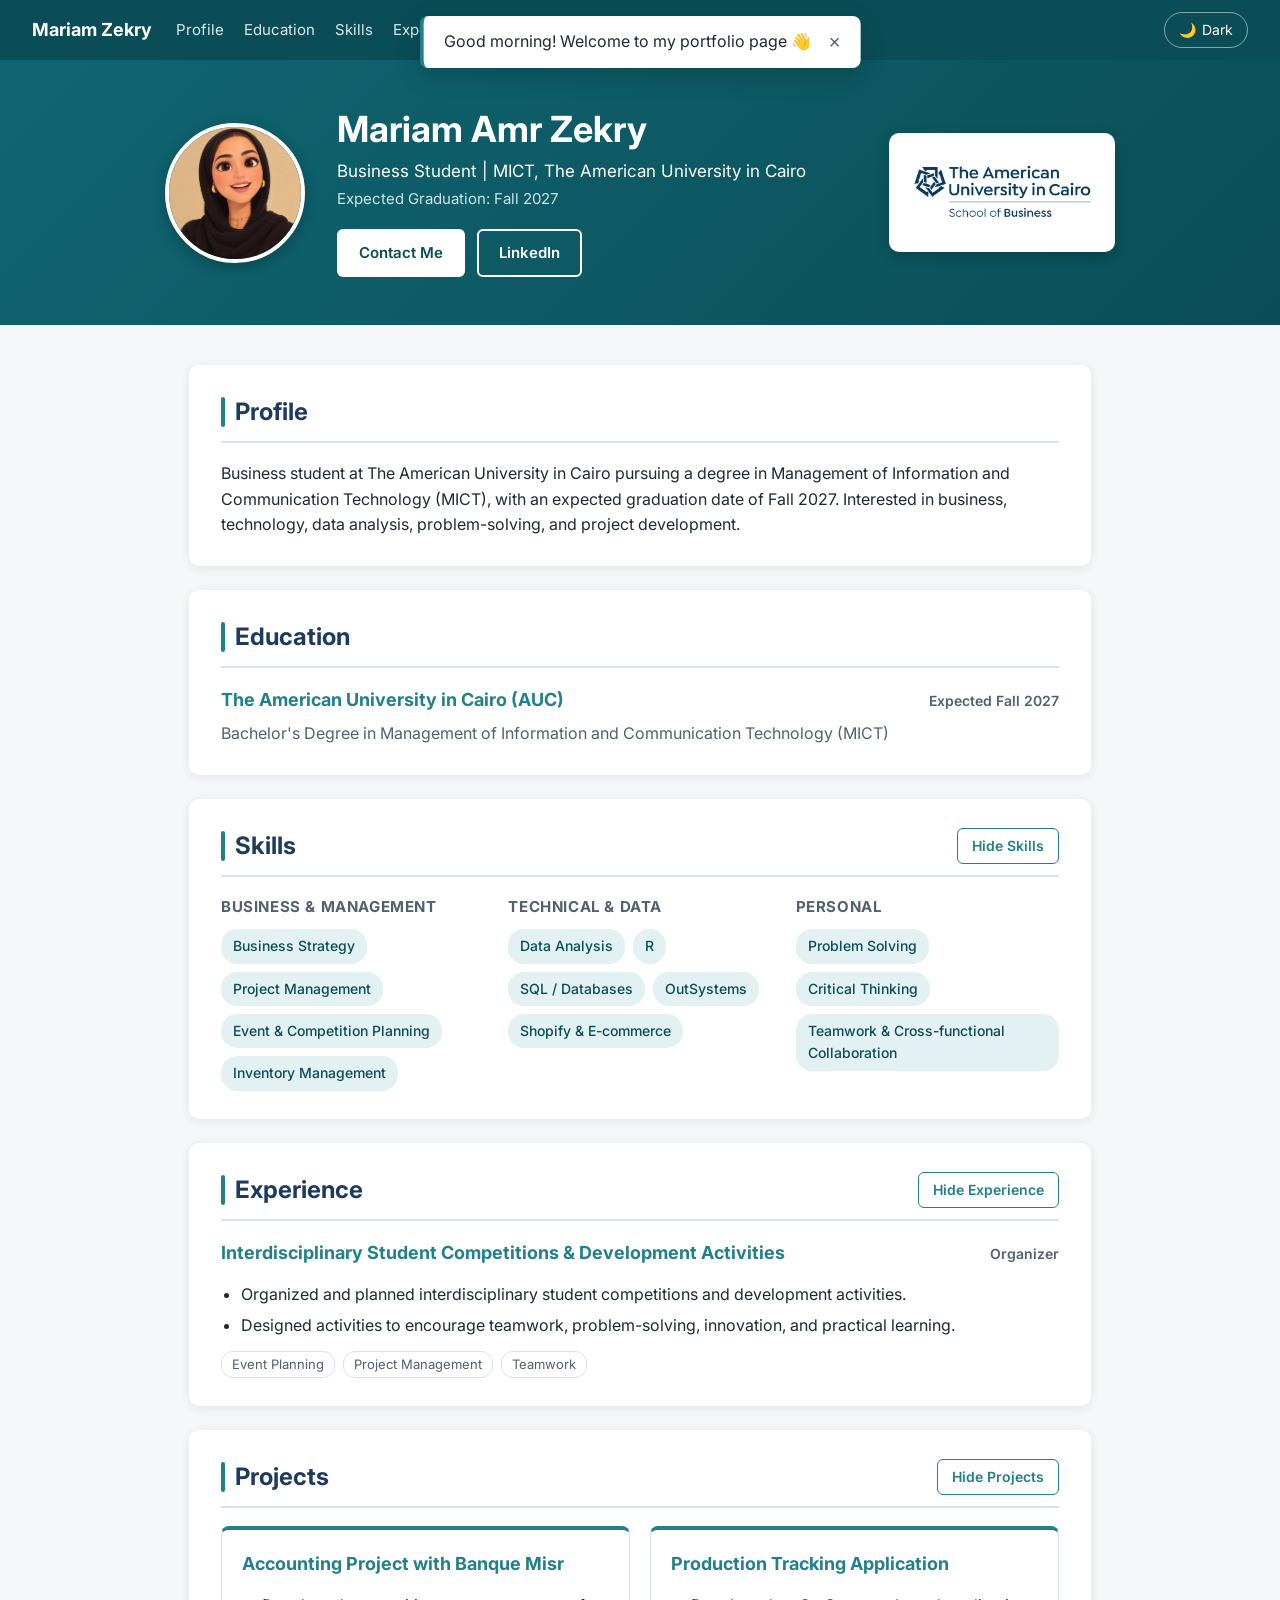
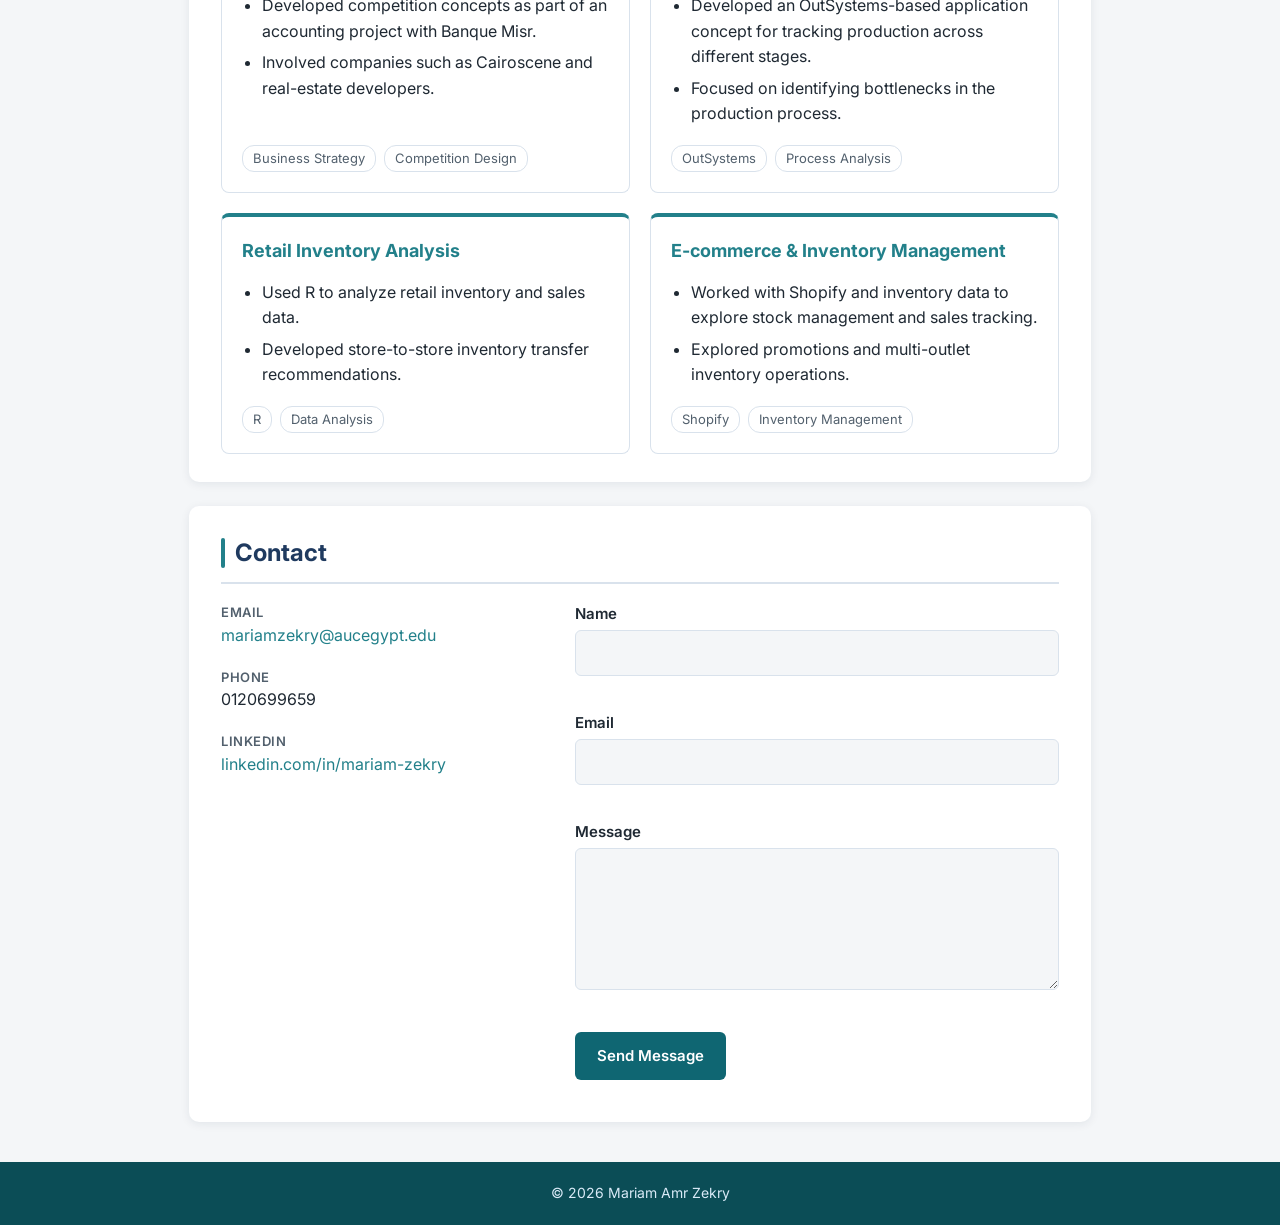
==== index.html @ f2a86594 "after adding new features" ====
<!DOCTYPE html>
<html lang="en">

<head>
    <meta charset="UTF-8">
    <meta name="viewport" content="width=device-width, initial-scale=1.0">
    <title>Mariam Amr Zekry | CV</title>
    <link rel="preconnect" href="https://fonts.googleapis.com">
    <link rel="preconnect" href="https://fonts.gstatic.com" crossorigin>
    <link href="https://fonts.googleapis.com/css2?family=Inter:wght@400;500;600;700&display=swap" rel="stylesheet">
    <link rel="stylesheet" href="styles.css">
    <!-- Loaded in the head (not deferred) so the saved theme applies before the page paints -->
    <script src="script.js"></script>
</head>

<body>

    <!-- Welcome message (Option 5) is inserted here by script.js -->
    <div id="welcome-banner" class="welcome-banner" role="status" hidden></div>

    <!-- Navigation bar -->
    <nav class="navbar">
        <a href="#top" class="brand">Mariam Zekry</a>

        <ul class="nav-links">
            <li><a href="#profile">Profile</a></li>
            <li><a href="#education">Education</a></li>
            <li><a href="#skills">Skills</a></li>
            <li><a href="#experience">Experience</a></li>
            <li><a href="#projects">Projects</a></li>
            <li><a href="#contact">Contact</a></li>
        </ul>

        <!-- Dark / light mode toggle (Option 3) -->
        <button id="theme-toggle" class="theme-toggle" type="button" aria-label="Switch to dark mode">
            <span class="theme-icon" aria-hidden="true">🌙</span>
            <span class="theme-label">Dark</span>
        </button>
    </nav>

    <!-- Header / hero -->
    <header id="top" class="hero">
        <div class="hero-inner">
            <img src="images/profile.jpg" alt="Photo of Mariam Amr Zekry" class="profile-picture">

            <div class="hero-text">
                <h1>Mariam Amr Zekry</h1>
                <p class="hero-title">Business Student | MICT, The American University in Cairo</p>
                <p class="hero-meta">Expected Graduation: Fall 2027</p>

                <div class="hero-actions">
                    <a href="#contact" class="btn btn-light">Contact Me</a>
                    <a href="https://www.linkedin.com/in/mariam-zekry/" target="_blank" rel="noopener" class="btn btn-outline">LinkedIn</a>
                </div>
            </div>

            <!-- White card behind the logo so the navy logo stays readable on the teal header -->
            <div class="logo-card">
                <img src="images/auc-logo.png" alt="The American University in Cairo, School of Business logo" class="auc-logo">
            </div>
        </div>
    </header>

    <main>

        <!-- Profile -->
        <section id="profile" class="card">
            <div class="section-header">
                <h2>Profile</h2>
            </div>
            <p>
                Business student at The American University in Cairo pursuing a degree in
                Management of Information and Communication Technology (MICT), with an
                expected graduation date of Fall 2027. Interested in business, technology,
                data analysis, problem-solving, and project development.
            </p>
        </section>

        <!-- Education -->
        <section id="education" class="card">
            <div class="section-header">
                <h2>Education</h2>
            </div>

            <div class="entry">
                <div class="entry-head">
                    <h3>The American University in Cairo (AUC)</h3>
                    <span class="entry-date">Expected Fall 2027</span>
                </div>
                <p class="entry-sub">Bachelor's Degree in Management of Information and Communication Technology (MICT)</p>
            </div>
        </section>

        <!-- Skills (collapsible, Option 2) -->
        <section id="skills" class="card">
            <div class="section-header">
                <h2>Skills</h2>
                <button class="toggle-btn" type="button" data-target="skills-content" aria-expanded="true" aria-controls="skills-content">
                    Hide Skills
                </button>
            </div>

            <div id="skills-content" class="collapsible">
                <div class="skill-groups">
                    <div class="skill-group">
                        <h3>Business &amp; Management</h3>
                        <ul class="chips">
                            <li>Business Strategy</li>
                            <li>Project Management</li>
                            <li>Event &amp; Competition Planning</li>
                            <li>Inventory Management</li>
                        </ul>
                    </div>

                    <div class="skill-group">
                        <h3>Technical &amp; Data</h3>
                        <ul class="chips">
                            <li>Data Analysis</li>
                            <li>R</li>
                            <li>SQL / Databases</li>
                            <li>OutSystems</li>
                            <li>Shopify &amp; E-commerce</li>
                        </ul>
                    </div>

                    <div class="skill-group">
                        <h3>Personal</h3>
                        <ul class="chips">
                            <li>Problem Solving</li>
                            <li>Critical Thinking</li>
                            <li>Teamwork &amp; Cross-functional Collaboration</li>
                        </ul>
                    </div>
                </div>
            </div>
        </section>

        <!-- Experience (collapsible, Option 2) -->
        <section id="experience" class="card">
            <div class="section-header">
                <h2>Experience</h2>
                <button class="toggle-btn" type="button" data-target="experience-content" aria-expanded="true" aria-controls="experience-content">
                    Hide Experience
                </button>
            </div>

            <div id="experience-content" class="collapsible">
                <article class="entry">
                    <div class="entry-head">
                        <h3>Interdisciplinary Student Competitions &amp; Development Activities</h3>
                        <span class="entry-date">Organizer</span>
                    </div>
                    <ul class="bullets">
                        <li>Organized and planned interdisciplinary student competitions and development activities.</li>
                        <li>Designed activities to encourage teamwork, problem-solving, innovation, and practical learning.</li>
                    </ul>
                    <ul class="tags">
                        <li>Event Planning</li>
                        <li>Project Management</li>
                        <li>Teamwork</li>
                    </ul>
                </article>
            </div>
        </section>

        <!-- Projects (collapsible, Option 2) -->
        <section id="projects" class="card">
            <div class="section-header">
                <h2>Projects</h2>
                <button class="toggle-btn" type="button" data-target="projects-content" aria-expanded="true" aria-controls="projects-content">
                    Hide Projects
                </button>
            </div>

            <div id="projects-content" class="collapsible">
                <div class="project-grid">

                    <article class="project">
                        <h3>Accounting Project with Banque Misr</h3>
                        <ul class="bullets">
                            <li>Developed competition concepts as part of an accounting project with Banque Misr.</li>
                            <li>Involved companies such as Cairoscene and real-estate developers.</li>
                        </ul>
                        <ul class="tags">
                            <li>Business Strategy</li>
                            <li>Competition Design</li>
                        </ul>
                    </article>

                    <article class="project">
                        <h3>Production Tracking Application</h3>
                        <ul class="bullets">
                            <li>Developed an OutSystems-based application concept for tracking production across different stages.</li>
                            <li>Focused on identifying bottlenecks in the production process.</li>
                        </ul>
                        <ul class="tags">
                            <li>OutSystems</li>
                            <li>Process Analysis</li>
                        </ul>
                    </article>

                    <article class="project">
                        <h3>Retail Inventory Analysis</h3>
                        <ul class="bullets">
                            <li>Used R to analyze retail inventory and sales data.</li>
                            <li>Developed store-to-store inventory transfer recommendations.</li>
                        </ul>
                        <ul class="tags">
                            <li>R</li>
                            <li>Data Analysis</li>
                        </ul>
                    </article>

                    <article class="project">
                        <h3>E-commerce &amp; Inventory Management</h3>
                        <ul class="bullets">
                            <li>Worked with Shopify and inventory data to explore stock management and sales tracking.</li>
                            <li>Explored promotions and multi-outlet inventory operations.</li>
                        </ul>
                        <ul class="tags">
                            <li>Shopify</li>
                            <li>Inventory Management</li>
                        </ul>
                    </article>

                </div>
            </div>
        </section>

        <!-- Contact: details + form with validation (Option 1) -->
        <section id="contact" class="card">
            <div class="section-header">
                <h2>Contact</h2>
            </div>

            <div class="contact-layout">
                <ul class="contact-info">
                    <li>
                        <span class="contact-label">Email</span>
                        <a href="mailto:mariamzekry@aucegypt.edu">mariamzekry@aucegypt.edu</a>
                    </li>
                    <li>
                        <span class="contact-label">Phone</span>
                        <span>0120699659</span>
                    </li>
                    <li>
                        <span class="contact-label">LinkedIn</span>
                        <a href="https://www.linkedin.com/in/mariam-zekry/" target="_blank" rel="noopener">linkedin.com/in/mariam-zekry</a>
                    </li>
                </ul>

                <!-- novalidate turns off the browser's built-in popups so script.js handles validation -->
                <form id="contact-form" class="contact-form" novalidate>
                    <div class="form-field">
                        <label for="name">Name</label>
                        <input type="text" id="name" name="name" autocomplete="name">
                        <p class="field-error" id="name-error" aria-live="polite"></p>
                    </div>

                    <div class="form-field">
                        <label for="email">Email</label>
                        <input type="email" id="email" name="email" autocomplete="email">
                        <p class="field-error" id="email-error" aria-live="polite"></p>
                    </div>

                    <div class="form-field">
                        <label for="message">Message</label>
                        <textarea id="message" name="message" rows="5"></textarea>
                        <p class="field-error" id="message-error" aria-live="polite"></p>
                    </div>

                    <button type="submit" class="btn btn-primary">Send Message</button>

                    <p id="form-status" class="form-status" role="status" aria-live="polite"></p>
                </form>
            </div>
        </section>

    </main>

    <footer>
        <p>&copy; 2026 Mariam Amr Zekry</p>
    </footer>

</body>

</html>
---- styles.css ----
/* =========================================================
   Theme colors
   Light mode is the default; dark mode overrides the same
   variables when <html data-theme="dark"> is set by script.js
   ========================================================= */

:root {
    --brand: #0f6672;
    --brand-dark: #0b4d56;
    --brand-light: #e3f1f2;
    --accent: #22808a;

    --bg: #f4f6f8;
    --surface: #ffffff;
    --text: #1f2933;
    --text-muted: #52606d;
    --heading: #1f3a5f;
    --border: #d9e2ec;

    --chip-bg: #e3f1f2;
    --chip-text: #0b4d56;

    --error: #c62828;
    --success: #2e7d32;
    --success-bg: #e8f5e9;
    --shadow: 0 2px 10px rgba(16, 42, 67, 0.08);
}

:root[data-theme="dark"] {
    --brand: #0f6672;
    --brand-dark: #083a41;
    --brand-light: #12343a;
    --accent: #5cc5cf;

    --bg: #101418;
    --surface: #1a2027;
    --text: #e4e7eb;
    --text-muted: #9aa5b1;
    --heading: #e4e7eb;
    --border: #2c343d;

    --chip-bg: #12343a;
    --chip-text: #a6e3e8;

    --error: #ef9a9a;
    --success: #a5d6a7;
    --success-bg: #1b3320;
    --shadow: 0 2px 10px rgba(0, 0, 0, 0.4);
}


/* =========================================================
   General page styling
   ========================================================= */

* {
    box-sizing: border-box;
}

html {
    scroll-behavior: smooth;
    scroll-padding-top: 70px; /* keeps headings visible below the sticky navbar */
}

body {
    font-family: "Inter", Arial, sans-serif;
    background-color: var(--bg);
    color: var(--text);
    line-height: 1.6;
    margin: 0;
    transition: background-color 0.3s, color 0.3s;
}

a {
    color: var(--accent);
    text-decoration: none;
}

a:hover {
    text-decoration: underline;
}


/* =========================================================
   Welcome banner (Option 5)
   ========================================================= */

.welcome-banner {
    position: fixed;
    top: 16px;
    left: 50%;
    transform: translate(-50%, -150%);
    z-index: 100;
    display: flex;
    align-items: center;
    gap: 14px;
    width: max-content;
    max-width: calc(100% - 32px);
    padding: 12px 16px 12px 20px;
    background-color: var(--surface);
    color: var(--text);
    border-left: 4px solid var(--accent);
    border-radius: 8px;
    box-shadow: 0 8px 24px rgba(0, 0, 0, 0.18);
    transition: transform 0.4s ease;
}

.welcome-banner.show {
    transform: translate(-50%, 0);
}

.welcome-banner button {
    background: none;
    border: none;
    color: var(--text-muted);
    font-size: 20px;
    line-height: 1;
    cursor: pointer;
    padding: 4px;
}


/* =========================================================
   Navigation bar
   ========================================================= */

.navbar {
    position: sticky;
    top: 0;
    z-index: 50;
    display: flex;
    align-items: center;
    gap: 24px;
    padding: 12px 32px;
    background-color: var(--brand-dark);
    color: white;
}

.brand {
    color: white;
    font-weight: 700;
    font-size: 18px;
}

.nav-links {
    display: flex;
    gap: 20px;
    list-style: none;
    margin: 0 auto 0 0;
    padding: 0;
}

.nav-links a {
    color: #d9eaf7;
    font-size: 15px;
}

.nav-links a:hover {
    color: white;
}

.theme-toggle {
    display: flex;
    align-items: center;
    gap: 6px;
    padding: 6px 14px;
    border: 1px solid rgba(255, 255, 255, 0.5);
    border-radius: 20px;
    background: transparent;
    color: white;
    font: inherit;
    font-size: 14px;
    cursor: pointer;
}

.theme-toggle:hover {
    background-color: rgba(255, 255, 255, 0.12);
}


/* =========================================================
   Header / hero
   ========================================================= */

.hero {
    background: linear-gradient(135deg, var(--brand), var(--brand-dark));
    color: white;
    padding: 48px 24px;
}

.hero-inner {
    max-width: 950px;
    margin: 0 auto;
    display: flex;
    align-items: center;
    gap: 32px;
}

.profile-picture {
    width: 140px;
    height: 140px;
    flex-shrink: 0;
    object-fit: cover;
    border-radius: 50%;
    border: 4px solid white;
    box-shadow: 0 4px 14px rgba(0, 0, 0, 0.25);
}

.hero-text {
    flex: 1;
}

.hero h1 {
    margin: 0;
    font-size: 36px;
    line-height: 1.2;
}

.hero-title {
    margin: 6px 0 2px;
    font-size: 17px;
}

.hero-meta {
    margin: 0;
    font-size: 15px;
    color: #cfe6e8;
}

.hero-actions {
    display: flex;
    flex-wrap: wrap;
    gap: 12px;
    margin-top: 18px;
}

/* The AUC logo is navy, so it sits on a white card for contrast */
.logo-card {
    flex-shrink: 0;
    background-color: white;
    padding: 14px 18px;
    border-radius: 10px;
    box-shadow: 0 4px 14px rgba(0, 0, 0, 0.2);
}

.auc-logo {
    display: block;
    width: 190px;
    height: auto;
}


/* =========================================================
   Buttons
   ========================================================= */

.btn {
    display: inline-block;
    padding: 10px 20px;
    border-radius: 6px;
    border: 2px solid transparent;
    font: inherit;
    font-size: 15px;
    font-weight: 600;
    cursor: pointer;
    text-decoration: none;
}

.btn:hover {
    text-decoration: none;
    opacity: 0.9;
}

.btn-light {
    background-color: white;
    color: var(--brand-dark);
}

.btn-outline {
    border-color: white;
    color: white;
}

.btn-primary {
    background-color: var(--brand);
    color: white;
}


/* =========================================================
   Main content and section cards
   ========================================================= */

main {
    max-width: 950px;
    margin: 40px auto;
    padding: 0 24px;
}

.card {
    background-color: var(--surface);
    padding: 28px 32px;
    margin-bottom: 24px;
    border-radius: 10px;
    box-shadow: var(--shadow);
    transition: background-color 0.3s;
}

.section-header {
    display: flex;
    align-items: center;
    justify-content: space-between;
    gap: 12px;
    border-bottom: 2px solid var(--border);
    padding-bottom: 10px;
    margin-bottom: 18px;
}

h2 {
    color: var(--heading);
    margin: 0;
    font-size: 24px;
    position: relative;
    padding-left: 14px;
}

/* Small colored bar to the left of each section title */
h2::before {
    content: "";
    position: absolute;
    left: 0;
    top: 4px;
    bottom: 4px;
    width: 4px;
    border-radius: 2px;
    background-color: var(--accent);
}

h3 {
    color: var(--accent);
    margin: 0 0 6px;
    font-size: 18px;
}

p {
    font-size: 16px;
}

#profile p {
    margin: 0;
}


/* Show / hide buttons (Option 2) */

.toggle-btn {
    padding: 6px 14px;
    border: 1px solid var(--accent);
    border-radius: 6px;
    background: transparent;
    color: var(--accent);
    font: inherit;
    font-size: 14px;
    font-weight: 600;
    cursor: pointer;
    white-space: nowrap;
}

.toggle-btn:hover {
    background-color: var(--brand-light);
}

/* Collapsing is animated with max-height; script.js sets the exact height */
.collapsible {
    overflow: hidden;
    transition: max-height 0.4s ease, opacity 0.3s ease;
    opacity: 1;
}

.collapsible.collapsed {
    opacity: 0;
}


/* =========================================================
   Education / experience entries
   ========================================================= */

.entry-head {
    display: flex;
    justify-content: space-between;
    align-items: baseline;
    flex-wrap: wrap;
    gap: 4px 16px;
}

.entry-date {
    font-size: 14px;
    font-weight: 600;
    color: var(--text-muted);
}

.entry-sub {
    margin: 0;
    color: var(--text-muted);
}

.bullets {
    margin: 8px 0 12px;
    padding-left: 20px;
}

.bullets li {
    margin-bottom: 6px;
}


/* =========================================================
   Skills
   ========================================================= */

.skill-groups {
    display: grid;
    grid-template-columns: repeat(3, 1fr);
    gap: 24px;
}

.skill-group h3 {
    font-size: 15px;
    text-transform: uppercase;
    letter-spacing: 0.04em;
    color: var(--text-muted);
    margin-bottom: 10px;
}

.chips,
.tags {
    display: flex;
    flex-wrap: wrap;
    gap: 8px;
    list-style: none;
    margin: 0;
    padding: 0;
}

.chips li {
    padding: 6px 12px;
    border-radius: 16px;
    background-color: var(--chip-bg);
    color: var(--chip-text);
    font-size: 14px;
    font-weight: 500;
}

.tags li {
    padding: 2px 10px;
    border: 1px solid var(--border);
    border-radius: 12px;
    color: var(--text-muted);
    font-size: 13px;
}


/* =========================================================
   Projects
   ========================================================= */

.project-grid {
    display: grid;
    grid-template-columns: repeat(2, 1fr);
    gap: 20px;
}

.project {
    display: flex;
    flex-direction: column;
    padding: 20px;
    border: 1px solid var(--border);
    border-top: 4px solid var(--accent);
    border-radius: 8px;
}

.project .bullets {
    flex: 1;
}


/* =========================================================
   Contact section and form (Option 1)
   ========================================================= */

.contact-layout {
    display: grid;
    grid-template-columns: 1fr 1.5fr;
    gap: 32px;
}

.contact-info {
    list-style: none;
    margin: 0;
    padding: 0;
}

.contact-info li {
    display: flex;
    flex-direction: column;
    margin-bottom: 18px;
    overflow-wrap: anywhere;
}

.contact-label {
    font-size: 13px;
    font-weight: 600;
    text-transform: uppercase;
    letter-spacing: 0.04em;
    color: var(--text-muted);
}

.form-field {
    margin-bottom: 14px;
}

.form-field label {
    display: block;
    margin-bottom: 4px;
    font-weight: 600;
    font-size: 15px;
}

.form-field input,
.form-field textarea {
    width: 100%;
    padding: 10px 12px;
    border: 1px solid var(--border);
    border-radius: 6px;
    background-color: var(--bg);
    color: var(--text);
    font: inherit;
    font-size: 15px;
}

.form-field textarea {
    resize: vertical;
}

.form-field input:focus,
.form-field textarea:focus {
    outline: 2px solid var(--accent);
    outline-offset: 1px;
}

/* Red border on fields that failed validation */
.form-field.invalid input,
.form-field.invalid textarea {
    border-color: var(--error);
}

.field-error {
    min-height: 1.2em;
    margin: 4px 0 0;
    font-size: 14px;
    color: var(--error);
}

.form-status {
    margin: 14px 0 0;
    font-size: 15px;
}

.form-status.success {
    padding: 10px 14px;
    border-radius: 6px;
    background-color: var(--success-bg);
    color: var(--success);
}

.form-status.error {
    color: var(--error);
}


/* =========================================================
   Footer
   ========================================================= */

footer {
    background-color: var(--brand-dark);
    color: #d9eaf7;
    text-align: center;
    padding: 20px;
}

footer p {
    margin: 0;
    font-size: 14px;
}


/* =========================================================
   Responsive layout for tablets and phones
   ========================================================= */

@media (max-width: 800px) {
    .nav-links {
        display: none;
    }

    .navbar {
        justify-content: space-between;
        padding: 12px 16px;
    }

    .hero-inner {
        flex-direction: column;
        text-align: center;
    }

    .hero-actions {
        justify-content: center;
    }

    .skill-groups,
    .project-grid,
    .contact-layout {
        grid-template-columns: 1fr;
    }
}

@media (max-width: 480px) {
    main {
        padding: 0 16px;
    }

    .card {
        padding: 22px 18px;
    }

    .hero h1 {
        font-size: 28px;
    }

    .section-header {
        flex-wrap: wrap;
    }
}
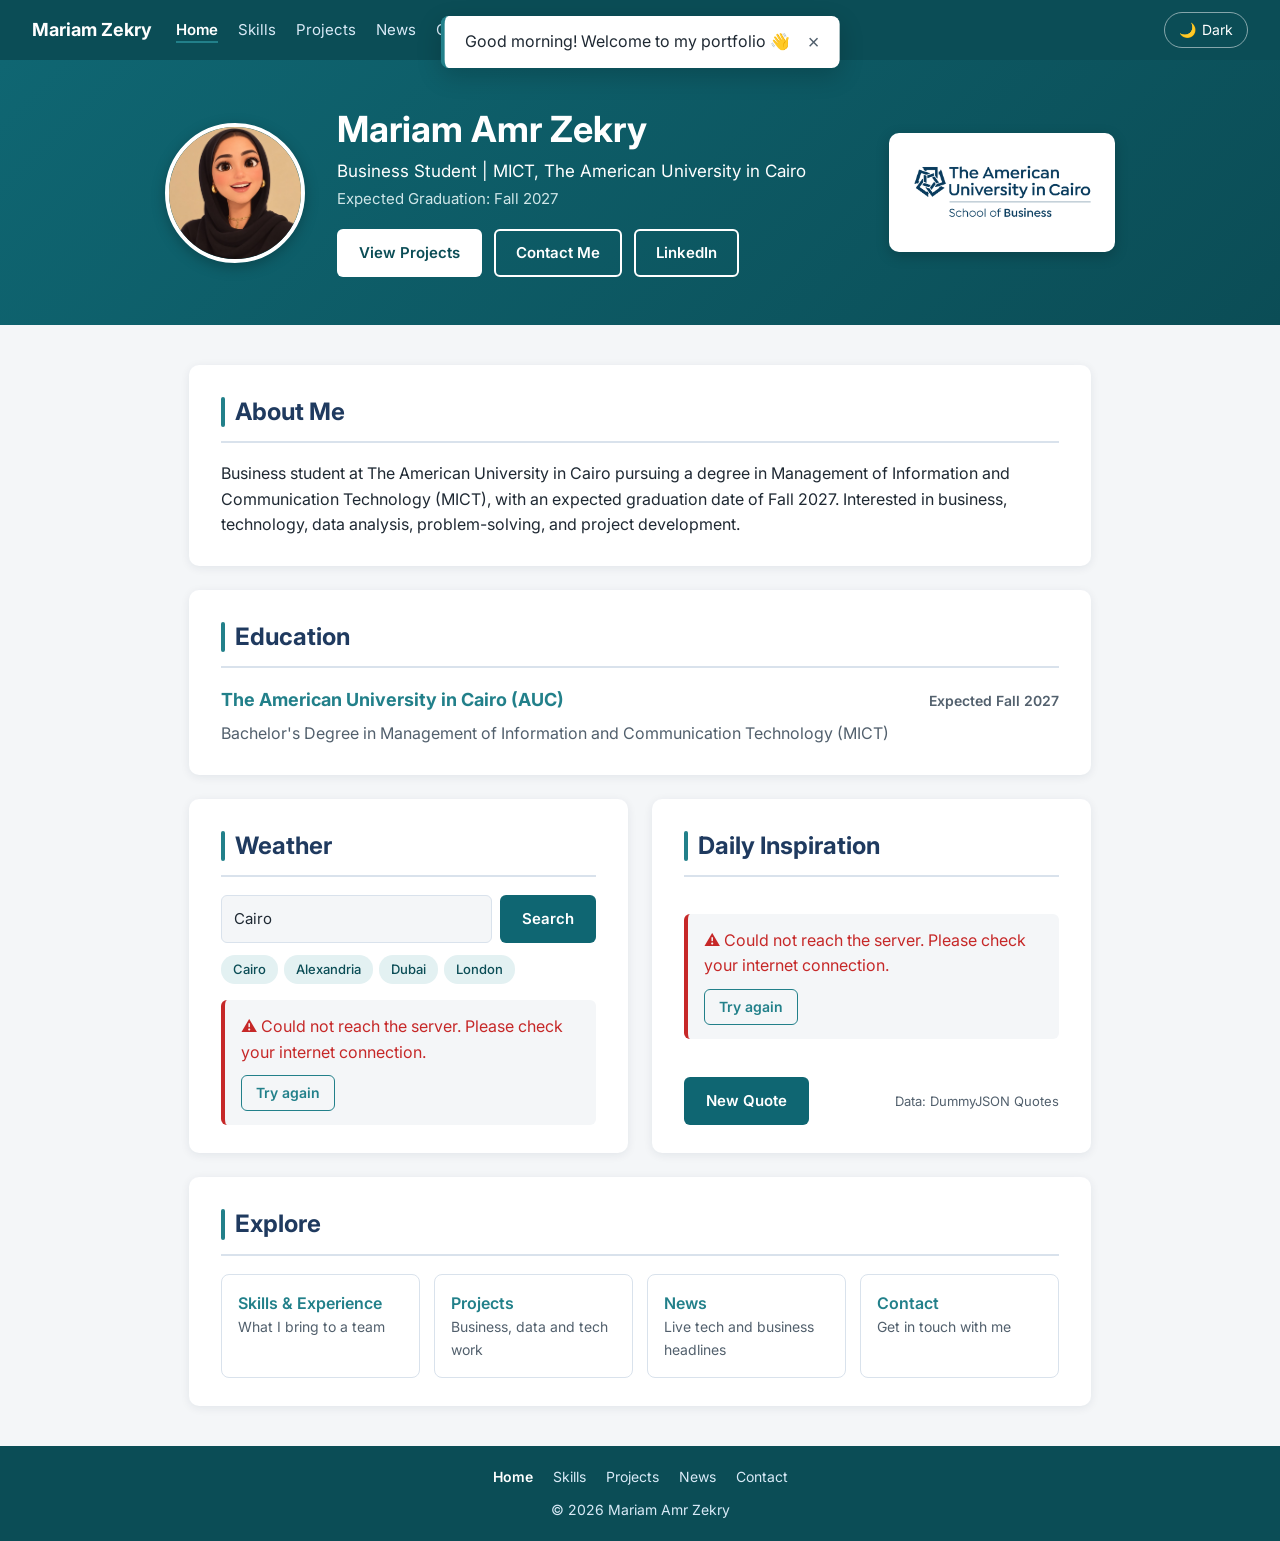
==== commit d2519579: "Assignment 3: multi-page portfolio with weather, quotes and news APIs" ====
--- a/index.html
+++ b/index.html
@@ -4,13 +4,15 @@
 <head>
     <meta charset="UTF-8">
     <meta name="viewport" content="width=device-width, initial-scale=1.0">
-    <title>Mariam Amr Zekry | CV</title>
+    <title>Mariam Amr Zekry | Portfolio</title>
     <link rel="preconnect" href="https://fonts.googleapis.com">
     <link rel="preconnect" href="https://fonts.gstatic.com" crossorigin>
     <link href="https://fonts.googleapis.com/css2?family=Inter:wght@400;500;600;700&display=swap" rel="stylesheet">
     <link rel="stylesheet" href="styles.css">
     <!-- Loaded in the head (not deferred) so the saved theme applies before the page paints -->
     <script src="script.js"></script>
+    <!-- API widgets (weather, quotes, news) -->
+    <script src="api.js" defer></script>
 </head>
 
 <body>
@@ -18,17 +20,23 @@
     <!-- Welcome message (Option 5) is inserted here by script.js -->
     <div id="welcome-banner" class="welcome-banner" role="status" hidden></div>
 
-    <!-- Navigation bar -->
-    <nav class="navbar">
-        <a href="#top" class="brand">Mariam Zekry</a>
+    <!-- Navigation bar (shared by every page) -->
+    <nav class="navbar" aria-label="Main">
+        <a href="index.html" class="brand">Mariam Zekry</a>
 
-        <ul class="nav-links">
-            <li><a href="#profile">Profile</a></li>
-            <li><a href="#education">Education</a></li>
-            <li><a href="#skills">Skills</a></li>
-            <li><a href="#experience">Experience</a></li>
-            <li><a href="#projects">Projects</a></li>
-            <li><a href="#contact">Contact</a></li>
+        <!-- Menu button, only visible on small screens -->
+        <button id="menu-toggle" class="menu-toggle" type="button" aria-expanded="false" aria-controls="nav-links" aria-label="Open menu">
+            <span class="menu-bar" aria-hidden="true"></span>
+            <span class="menu-bar" aria-hidden="true"></span>
+            <span class="menu-bar" aria-hidden="true"></span>
+        </button>
+
+        <ul id="nav-links" class="nav-links">
+            <li><a href="index.html" aria-current="page">Home</a></li>
+            <li><a href="skills.html">Skills</a></li>
+            <li><a href="projects.html">Projects</a></li>
+            <li><a href="news.html">News</a></li>
+            <li><a href="contact.html">Contact</a></li>
         </ul>
 
         <!-- Dark / light mode toggle (Option 3) -->
@@ -39,7 +47,7 @@
     </nav>
 
     <!-- Header / hero -->
-    <header id="top" class="hero">
+    <header class="hero">
         <div class="hero-inner">
             <img src="images/profile.jpg" alt="Photo of Mariam Amr Zekry" class="profile-picture">
 
@@ -49,7 +57,8 @@
                 <p class="hero-meta">Expected Graduation: Fall 2027</p>
 
                 <div class="hero-actions">
-                    <a href="#contact" class="btn btn-light">Contact Me</a>
+                    <a href="projects.html" class="btn btn-light">View Projects</a>
+                    <a href="contact.html" class="btn btn-outline">Contact Me</a>
                     <a href="https://www.linkedin.com/in/mariam-zekry/" target="_blank" rel="noopener" class="btn btn-outline">LinkedIn</a>
                 </div>
             </div>
@@ -66,7 +75,7 @@
         <!-- Profile -->
         <section id="profile" class="card">
             <div class="section-header">
-                <h2>Profile</h2>
+                <h2>About Me</h2>
             </div>
             <p>
                 Business student at The American University in Cairo pursuing a degree in
@@ -91,194 +100,82 @@
             </div>
         </section>
 
-        <!-- Skills (collapsible, Option 2) -->
-        <section id="skills" class="card">
+        <!-- Live data from external APIs (api.js) -->
+        <div class="live-grid">
+
+            <!-- Weather (Option 2, Open-Meteo API) -->
+            <section id="weather-widget" class="card" aria-labelledby="weather-title">
+                <div class="section-header">
+                    <h2 id="weather-title">Weather</h2>
+                </div>
+
+                <form id="weather-form" class="weather-form" role="search">
+                    <label for="weather-city" class="visually-hidden">City</label>
+                    <input type="text" id="weather-city" name="city" placeholder="Search a city…" autocomplete="off">
+                    <button type="submit" class="btn btn-primary">Search</button>
+                </form>
+
+                <div class="city-chips" aria-label="Quick cities">
+                    <button type="button" class="city-chip" data-city="Cairo">Cairo</button>
+                    <button type="button" class="city-chip" data-city="Alexandria">Alexandria</button>
+                    <button type="button" class="city-chip" data-city="Dubai">Dubai</button>
+                    <button type="button" class="city-chip" data-city="London">London</button>
+                </div>
+
+                <div id="weather-result" class="api-result" aria-live="polite"></div>
+            </section>
+
+            <!-- Quote of the moment (Option 3, DummyJSON Quotes API) -->
+            <section id="quote-widget" class="card quote-card" aria-labelledby="quote-title">
+                <div class="section-header">
+                    <h2 id="quote-title">Daily Inspiration</h2>
+                </div>
+
+                <div id="quote-result" class="api-result" aria-live="polite"></div>
+
+                <div class="quote-footer">
+                    <button id="new-quote" type="button" class="btn btn-primary">New Quote</button>
+                    <p class="api-source">Data: DummyJSON Quotes</p>
+                </div>
+            </section>
+
+        </div>
+
+        <!-- Shortcuts to the other pages -->
+        <section class="card" aria-labelledby="explore-title">
             <div class="section-header">
-                <h2>Skills</h2>
-                <button class="toggle-btn" type="button" data-target="skills-content" aria-expanded="true" aria-controls="skills-content">
-                    Hide Skills
-                </button>
+                <h2 id="explore-title">Explore</h2>
             </div>
-
-            <div id="skills-content" class="collapsible">
-                <div class="skill-groups">
-                    <div class="skill-group">
-                        <h3>Business &amp; Management</h3>
-                        <ul class="chips">
-                            <li>Business Strategy</li>
-                            <li>Project Management</li>
-                            <li>Event &amp; Competition Planning</li>
-                            <li>Inventory Management</li>
-                        </ul>
-                    </div>
-
-                    <div class="skill-group">
-                        <h3>Technical &amp; Data</h3>
-                        <ul class="chips">
-                            <li>Data Analysis</li>
-                            <li>R</li>
-                            <li>SQL / Databases</li>
-                            <li>OutSystems</li>
-                            <li>Shopify &amp; E-commerce</li>
-                        </ul>
-                    </div>
-
-                    <div class="skill-group">
-                        <h3>Personal</h3>
-                        <ul class="chips">
-                            <li>Problem Solving</li>
-                            <li>Critical Thinking</li>
-                            <li>Teamwork &amp; Cross-functional Collaboration</li>
-                        </ul>
-                    </div>
-                </div>
-            </div>
-        </section>
-
-        <!-- Experience (collapsible, Option 2) -->
-        <section id="experience" class="card">
-            <div class="section-header">
-                <h2>Experience</h2>
-                <button class="toggle-btn" type="button" data-target="experience-content" aria-expanded="true" aria-controls="experience-content">
-                    Hide Experience
-                </button>
-            </div>
-
-            <div id="experience-content" class="collapsible">
-                <article class="entry">
-                    <div class="entry-head">
-                        <h3>Interdisciplinary Student Competitions &amp; Development Activities</h3>
-                        <span class="entry-date">Organizer</span>
-                    </div>
-                    <ul class="bullets">
-                        <li>Organized and planned interdisciplinary student competitions and development activities.</li>
-                        <li>Designed activities to encourage teamwork, problem-solving, innovation, and practical learning.</li>
-                    </ul>
-                    <ul class="tags">
-                        <li>Event Planning</li>
-                        <li>Project Management</li>
-                        <li>Teamwork</li>
-                    </ul>
-                </article>
-            </div>
-        </section>
-
-        <!-- Projects (collapsible, Option 2) -->
-        <section id="projects" class="card">
-            <div class="section-header">
-                <h2>Projects</h2>
-                <button class="toggle-btn" type="button" data-target="projects-content" aria-expanded="true" aria-controls="projects-content">
-                    Hide Projects
-                </button>
-            </div>
-
-            <div id="projects-content" class="collapsible">
-                <div class="project-grid">
-
-                    <article class="project">
-                        <h3>Accounting Project with Banque Misr</h3>
-                        <ul class="bullets">
-                            <li>Developed competition concepts as part of an accounting project with Banque Misr.</li>
-                            <li>Involved companies such as Cairoscene and real-estate developers.</li>
-                        </ul>
-                        <ul class="tags">
-                            <li>Business Strategy</li>
-                            <li>Competition Design</li>
-                        </ul>
-                    </article>
-
-                    <article class="project">
-                        <h3>Production Tracking Application</h3>
-                        <ul class="bullets">
-                            <li>Developed an OutSystems-based application concept for tracking production across different stages.</li>
-                            <li>Focused on identifying bottlenecks in the production process.</li>
-                        </ul>
-                        <ul class="tags">
-                            <li>OutSystems</li>
-                            <li>Process Analysis</li>
-                        </ul>
-                    </article>
-
-                    <article class="project">
-                        <h3>Retail Inventory Analysis</h3>
-                        <ul class="bullets">
-                            <li>Used R to analyze retail inventory and sales data.</li>
-                            <li>Developed store-to-store inventory transfer recommendations.</li>
-                        </ul>
-                        <ul class="tags">
-                            <li>R</li>
-                            <li>Data Analysis</li>
-                        </ul>
-                    </article>
-
-                    <article class="project">
-                        <h3>E-commerce &amp; Inventory Management</h3>
-                        <ul class="bullets">
-                            <li>Worked with Shopify and inventory data to explore stock management and sales tracking.</li>
-                            <li>Explored promotions and multi-outlet inventory operations.</li>
-                        </ul>
-                        <ul class="tags">
-                            <li>Shopify</li>
-                            <li>Inventory Management</li>
-                        </ul>
-                    </article>
-
-                </div>
-            </div>
-        </section>
-
-        <!-- Contact: details + form with validation (Option 1) -->
-        <section id="contact" class="card">
-            <div class="section-header">
-                <h2>Contact</h2>
-            </div>
-
-            <div class="contact-layout">
-                <ul class="contact-info">
-                    <li>
-                        <span class="contact-label">Email</span>
-                        <a href="mailto:mariamzekry@aucegypt.edu">mariamzekry@aucegypt.edu</a>
-                    </li>
-                    <li>
-                        <span class="contact-label">Phone</span>
-                        <span>0120699659</span>
-                    </li>
-                    <li>
-                        <span class="contact-label">LinkedIn</span>
-                        <a href="https://www.linkedin.com/in/mariam-zekry/" target="_blank" rel="noopener">linkedin.com/in/mariam-zekry</a>
-                    </li>
-                </ul>
-
-                <!-- novalidate turns off the browser's built-in popups so script.js handles validation -->
-                <form id="contact-form" class="contact-form" novalidate>
-                    <div class="form-field">
-                        <label for="name">Name</label>
-                        <input type="text" id="name" name="name" autocomplete="name">
-                        <p class="field-error" id="name-error" aria-live="polite"></p>
-                    </div>
-
-                    <div class="form-field">
-                        <label for="email">Email</label>
-                        <input type="email" id="email" name="email" autocomplete="email">
-                        <p class="field-error" id="email-error" aria-live="polite"></p>
-                    </div>
-
-                    <div class="form-field">
-                        <label for="message">Message</label>
-                        <textarea id="message" name="message" rows="5"></textarea>
-                        <p class="field-error" id="message-error" aria-live="polite"></p>
-                    </div>
-
-                    <button type="submit" class="btn btn-primary">Send Message</button>
-
-                    <p id="form-status" class="form-status" role="status" aria-live="polite"></p>
-                </form>
+            <div class="explore-grid">
+                <a href="skills.html" class="explore-link">
+                    <span class="explore-name">Skills &amp; Experience</span>
+                    <span class="explore-desc">What I bring to a team</span>
+                </a>
+                <a href="projects.html" class="explore-link">
+                    <span class="explore-name">Projects</span>
+                    <span class="explore-desc">Business, data and tech work</span>
+                </a>
+                <a href="news.html" class="explore-link">
+                    <span class="explore-name">News</span>
+                    <span class="explore-desc">Live tech and business headlines</span>
+                </a>
+                <a href="contact.html" class="explore-link">
+                    <span class="explore-name">Contact</span>
+                    <span class="explore-desc">Get in touch with me</span>
+                </a>
             </div>
         </section>
 
     </main>
 
     <footer>
+        <nav class="footer-links" aria-label="Footer">
+            <a href="index.html" aria-current="page">Home</a>
+            <a href="skills.html">Skills</a>
+            <a href="projects.html">Projects</a>
+            <a href="news.html">News</a>
+            <a href="contact.html">Contact</a>
+        </nav>
         <p>&copy; 2026 Mariam Amr Zekry</p>
     </footer>
 
--- a/styles.css
+++ b/styles.css
@@ -159,6 +159,52 @@
     color: white;
 }
 
+/* Highlights the link of the page you are on */
+.nav-links a[aria-current="page"] {
+    color: white;
+    font-weight: 600;
+    text-decoration: underline;
+    text-decoration-color: var(--accent);
+    text-decoration-thickness: 2px;
+    text-underline-offset: 6px;
+}
+
+/* Hamburger menu button, shown only on small screens */
+.menu-toggle {
+    display: none;
+    flex-direction: column;
+    justify-content: center;
+    gap: 4px;
+    width: 40px;
+    height: 36px;
+    padding: 0 9px;
+    border: 1px solid rgba(255, 255, 255, 0.5);
+    border-radius: 6px;
+    background: transparent;
+    cursor: pointer;
+}
+
+.menu-bar {
+    display: block;
+    height: 2px;
+    border-radius: 1px;
+    background-color: white;
+    transition: transform 0.25s, opacity 0.25s;
+}
+
+/* Turn the three bars into an X when the menu is open */
+.menu-toggle[aria-expanded="true"] .menu-bar:nth-child(1) {
+    transform: translateY(6px) rotate(45deg);
+}
+
+.menu-toggle[aria-expanded="true"] .menu-bar:nth-child(2) {
+    opacity: 0;
+}
+
+.menu-toggle[aria-expanded="true"] .menu-bar:nth-child(3) {
+    transform: translateY(-6px) rotate(-45deg);
+}
+
 .theme-toggle {
     display: flex;
     align-items: center;
@@ -250,6 +296,31 @@
 }
 
 
+/* Smaller banner used at the top of the inner pages */
+.page-hero {
+    background: linear-gradient(135deg, var(--brand), var(--brand-dark));
+    color: white;
+    padding: 36px 24px;
+}
+
+.page-hero-inner {
+    max-width: 950px;
+    margin: 0 auto;
+}
+
+.page-hero h1 {
+    margin: 0;
+    font-size: 32px;
+    line-height: 1.2;
+}
+
+.page-hero p {
+    margin: 6px 0 0;
+    max-width: 620px;
+    color: #cfe6e8;
+}
+
+
 /* =========================================================
    Buttons
    ========================================================= */
@@ -284,6 +355,29 @@
 .btn-primary {
     background-color: var(--brand);
     color: white;
+}
+
+.btn:disabled,
+.toggle-btn:disabled {
+    opacity: 0.6;
+    cursor: wait;
+}
+
+/* Keyboard focus ring for all buttons and links */
+a:focus-visible,
+button:focus-visible {
+    outline: 2px solid var(--accent);
+    outline-offset: 2px;
+}
+
+/* Hides a label visually but keeps it for screen readers */
+.visually-hidden {
+    position: absolute;
+    width: 1px;
+    height: 1px;
+    overflow: hidden;
+    clip: rect(0 0 0 0);
+    white-space: nowrap;
 }
 
 
@@ -580,6 +674,380 @@
 
 
 /* =========================================================
+   API widgets: shared loading and error states (api.js)
+   ========================================================= */
+
+.api-result {
+    min-height: 120px;
+}
+
+.api-loading {
+    display: flex;
+    align-items: center;
+    justify-content: center;
+    gap: 10px;
+    min-height: 120px;
+    color: var(--text-muted);
+}
+
+.spinner {
+    width: 22px;
+    height: 22px;
+    border: 3px solid var(--border);
+    border-top-color: var(--accent);
+    border-radius: 50%;
+    animation: spin 0.8s linear infinite;
+}
+
+@keyframes spin {
+    to {
+        transform: rotate(360deg);
+    }
+}
+
+.api-error {
+    display: flex;
+    flex-direction: column;
+    align-items: flex-start;
+    gap: 10px;
+    padding: 14px 16px;
+    border-left: 4px solid var(--error);
+    border-radius: 6px;
+    background-color: var(--bg);
+}
+
+.api-error p {
+    margin: 0;
+    color: var(--error);
+}
+
+.api-source {
+    margin: 12px 0 0;
+    font-size: 13px;
+    color: var(--text-muted);
+}
+
+/* Fade new API content in */
+.api-result > * {
+    animation: fade-in 0.35s ease;
+}
+
+@keyframes fade-in {
+    from {
+        opacity: 0;
+        transform: translateY(4px);
+    }
+}
+
+
+/* =========================================================
+   Home page: weather + quote side by side
+   ========================================================= */
+
+.live-grid {
+    display: grid;
+    grid-template-columns: 1fr 1fr;
+    gap: 24px;
+    margin-bottom: 24px;
+}
+
+.live-grid .card {
+    margin-bottom: 0;
+}
+
+/* Weather (Option 2) */
+
+.weather-form {
+    display: flex;
+    gap: 8px;
+}
+
+.weather-form input {
+    flex: 1;
+    min-width: 0;
+    padding: 10px 12px;
+    border: 1px solid var(--border);
+    border-radius: 6px;
+    background-color: var(--bg);
+    color: var(--text);
+    font: inherit;
+    font-size: 15px;
+}
+
+.weather-form input:focus {
+    outline: 2px solid var(--accent);
+    outline-offset: 1px;
+}
+
+.city-chips {
+    display: flex;
+    flex-wrap: wrap;
+    gap: 6px;
+    margin: 12px 0 16px;
+}
+
+.city-chip {
+    padding: 4px 12px;
+    border: none;
+    border-radius: 14px;
+    background-color: var(--chip-bg);
+    color: var(--chip-text);
+    font: inherit;
+    font-size: 13px;
+    font-weight: 500;
+    cursor: pointer;
+}
+
+.city-chip:hover {
+    background-color: var(--accent);
+    color: white;
+}
+
+.weather-place {
+    margin: 0;
+    font-weight: 600;
+    color: var(--heading);
+}
+
+.weather-main {
+    display: flex;
+    align-items: center;
+    gap: 16px;
+    margin: 4px 0 12px;
+}
+
+.weather-icon {
+    font-size: 56px;
+    line-height: 1;
+}
+
+.weather-temp {
+    margin: 0;
+    font-size: 40px;
+    font-weight: 700;
+    line-height: 1.1;
+}
+
+.weather-condition {
+    margin: 0;
+    color: var(--text-muted);
+}
+
+.weather-details {
+    display: grid;
+    grid-template-columns: 1fr 1fr;
+    gap: 8px;
+    list-style: none;
+    margin: 0;
+    padding: 0;
+}
+
+.weather-details li {
+    display: flex;
+    flex-direction: column;
+    padding: 8px 12px;
+    border-radius: 6px;
+    background-color: var(--bg);
+}
+
+.detail-label {
+    font-size: 12px;
+    font-weight: 600;
+    text-transform: uppercase;
+    letter-spacing: 0.04em;
+    color: var(--text-muted);
+}
+
+.detail-value {
+    font-weight: 600;
+}
+
+/* Quote (Option 3) */
+
+.quote-card {
+    display: flex;
+    flex-direction: column;
+}
+
+.quote-card .api-result {
+    flex: 1;
+    display: flex;
+    flex-direction: column;
+    justify-content: center;
+}
+
+.quote-text {
+    margin: 0;
+    font-size: 21px;
+    font-weight: 500;
+    line-height: 1.5;
+    color: var(--heading);
+}
+
+.quote-author {
+    margin: 12px 0 0;
+    font-weight: 600;
+    color: var(--accent);
+}
+
+.quote-footer {
+    display: flex;
+    align-items: center;
+    justify-content: space-between;
+    flex-wrap: wrap;
+    gap: 8px 16px;
+    margin-top: 20px;
+}
+
+.quote-footer .api-source {
+    margin: 0;
+}
+
+/* Explore links */
+
+.explore-grid {
+    display: grid;
+    grid-template-columns: repeat(4, 1fr);
+    gap: 14px;
+}
+
+.explore-link {
+    display: flex;
+    flex-direction: column;
+    padding: 16px;
+    border: 1px solid var(--border);
+    border-radius: 8px;
+    color: var(--text);
+    transition: border-color 0.2s, transform 0.2s;
+}
+
+.explore-link:hover {
+    text-decoration: none;
+    border-color: var(--accent);
+    transform: translateY(-2px);
+}
+
+.explore-name {
+    font-weight: 600;
+    color: var(--accent);
+}
+
+.explore-desc {
+    font-size: 14px;
+    color: var(--text-muted);
+}
+
+
+/* =========================================================
+   News page (Option 4)
+   ========================================================= */
+
+.news-tabs {
+    display: flex;
+    flex-wrap: wrap;
+    gap: 8px;
+    margin-bottom: 20px;
+}
+
+.news-tab {
+    padding: 8px 16px;
+    border: 1px solid var(--border);
+    border-radius: 20px;
+    background: transparent;
+    color: var(--text);
+    font: inherit;
+    font-size: 14px;
+    font-weight: 500;
+    cursor: pointer;
+}
+
+.news-tab:hover {
+    border-color: var(--accent);
+}
+
+.news-tab.active {
+    border-color: var(--brand);
+    background-color: var(--brand);
+    color: white;
+}
+
+.news-grid {
+    display: grid;
+    grid-template-columns: repeat(3, 1fr);
+    gap: 18px;
+}
+
+.news-card {
+    display: flex;
+    flex-direction: column;
+    overflow: hidden;
+    border: 1px solid var(--border);
+    border-radius: 8px;
+    transition: border-color 0.2s, transform 0.2s;
+}
+
+.news-card:hover {
+    border-color: var(--accent);
+    transform: translateY(-2px);
+}
+
+.news-image {
+    width: 100%;
+    aspect-ratio: 16 / 9;
+    object-fit: cover;
+    background-color: var(--bg);
+}
+
+.news-body {
+    display: flex;
+    flex-direction: column;
+    flex: 1;
+    padding: 14px 16px;
+}
+
+.news-source {
+    margin: 0 0 6px;
+    font-size: 12px;
+    font-weight: 600;
+    text-transform: uppercase;
+    letter-spacing: 0.04em;
+    color: var(--text-muted);
+    overflow-wrap: anywhere;
+}
+
+.news-title {
+    font-size: 16px;
+    line-height: 1.4;
+}
+
+.news-title a {
+    color: var(--heading);
+}
+
+.news-title a:hover {
+    color: var(--accent);
+}
+
+.news-summary {
+    margin: 4px 0 0;
+    font-size: 14px;
+    color: var(--text-muted);
+    /* Show at most 3 lines of the summary */
+    display: -webkit-box;
+    -webkit-line-clamp: 3;
+    -webkit-box-orient: vertical;
+    overflow: hidden;
+}
+
+.news-meta {
+    margin: auto 0 0;
+    padding-top: 8px;
+    font-size: 13px;
+    color: var(--text-muted);
+}
+
+
+/* =========================================================
    Footer
    ========================================================= */
 
@@ -595,19 +1063,67 @@
     font-size: 14px;
 }
 
+.footer-links {
+    display: flex;
+    flex-wrap: wrap;
+    justify-content: center;
+    gap: 6px 20px;
+    margin-bottom: 10px;
+}
+
+.footer-links a {
+    color: #d9eaf7;
+    font-size: 14px;
+}
+
+.footer-links a[aria-current="page"] {
+    color: white;
+    font-weight: 600;
+}
+
 
 /* =========================================================
    Responsive layout for tablets and phones
    ========================================================= */
 
 @media (max-width: 800px) {
+    /* Links drop down below the bar when the menu button is clicked */
+    .navbar {
+        flex-wrap: wrap;
+        gap: 12px;
+        padding: 12px 16px;
+    }
+
+    .brand {
+        margin-right: auto;
+    }
+
+    .menu-toggle {
+        display: flex;
+        order: 2;
+    }
+
+    .theme-toggle {
+        order: 1;
+    }
+
     .nav-links {
         display: none;
-    }
-
-    .navbar {
-        justify-content: space-between;
-        padding: 12px 16px;
+        order: 3;
+        flex-direction: column;
+        gap: 0;
+        width: 100%;
+        margin: 0;
+    }
+
+    .nav-links.open {
+        display: flex;
+    }
+
+    .nav-links a {
+        display: block;
+        padding: 10px 4px;
+        border-top: 1px solid rgba(255, 255, 255, 0.12);
     }
 
     .hero-inner {
@@ -621,8 +1137,14 @@
 
     .skill-groups,
     .project-grid,
-    .contact-layout {
+    .contact-layout,
+    .live-grid {
         grid-template-columns: 1fr;
+    }
+
+    .news-grid,
+    .explore-grid {
+        grid-template-columns: repeat(2, 1fr);
     }
 }
 
@@ -635,8 +1157,22 @@
         padding: 22px 18px;
     }
 
-    .hero h1 {
+    .hero h1,
+    .page-hero h1 {
         font-size: 28px;
+    }
+
+    .theme-label {
+        display: none;
+    }
+
+    .news-grid,
+    .explore-grid {
+        grid-template-columns: 1fr;
+    }
+
+    .quote-text {
+        font-size: 18px;
     }
 
     .section-header {
